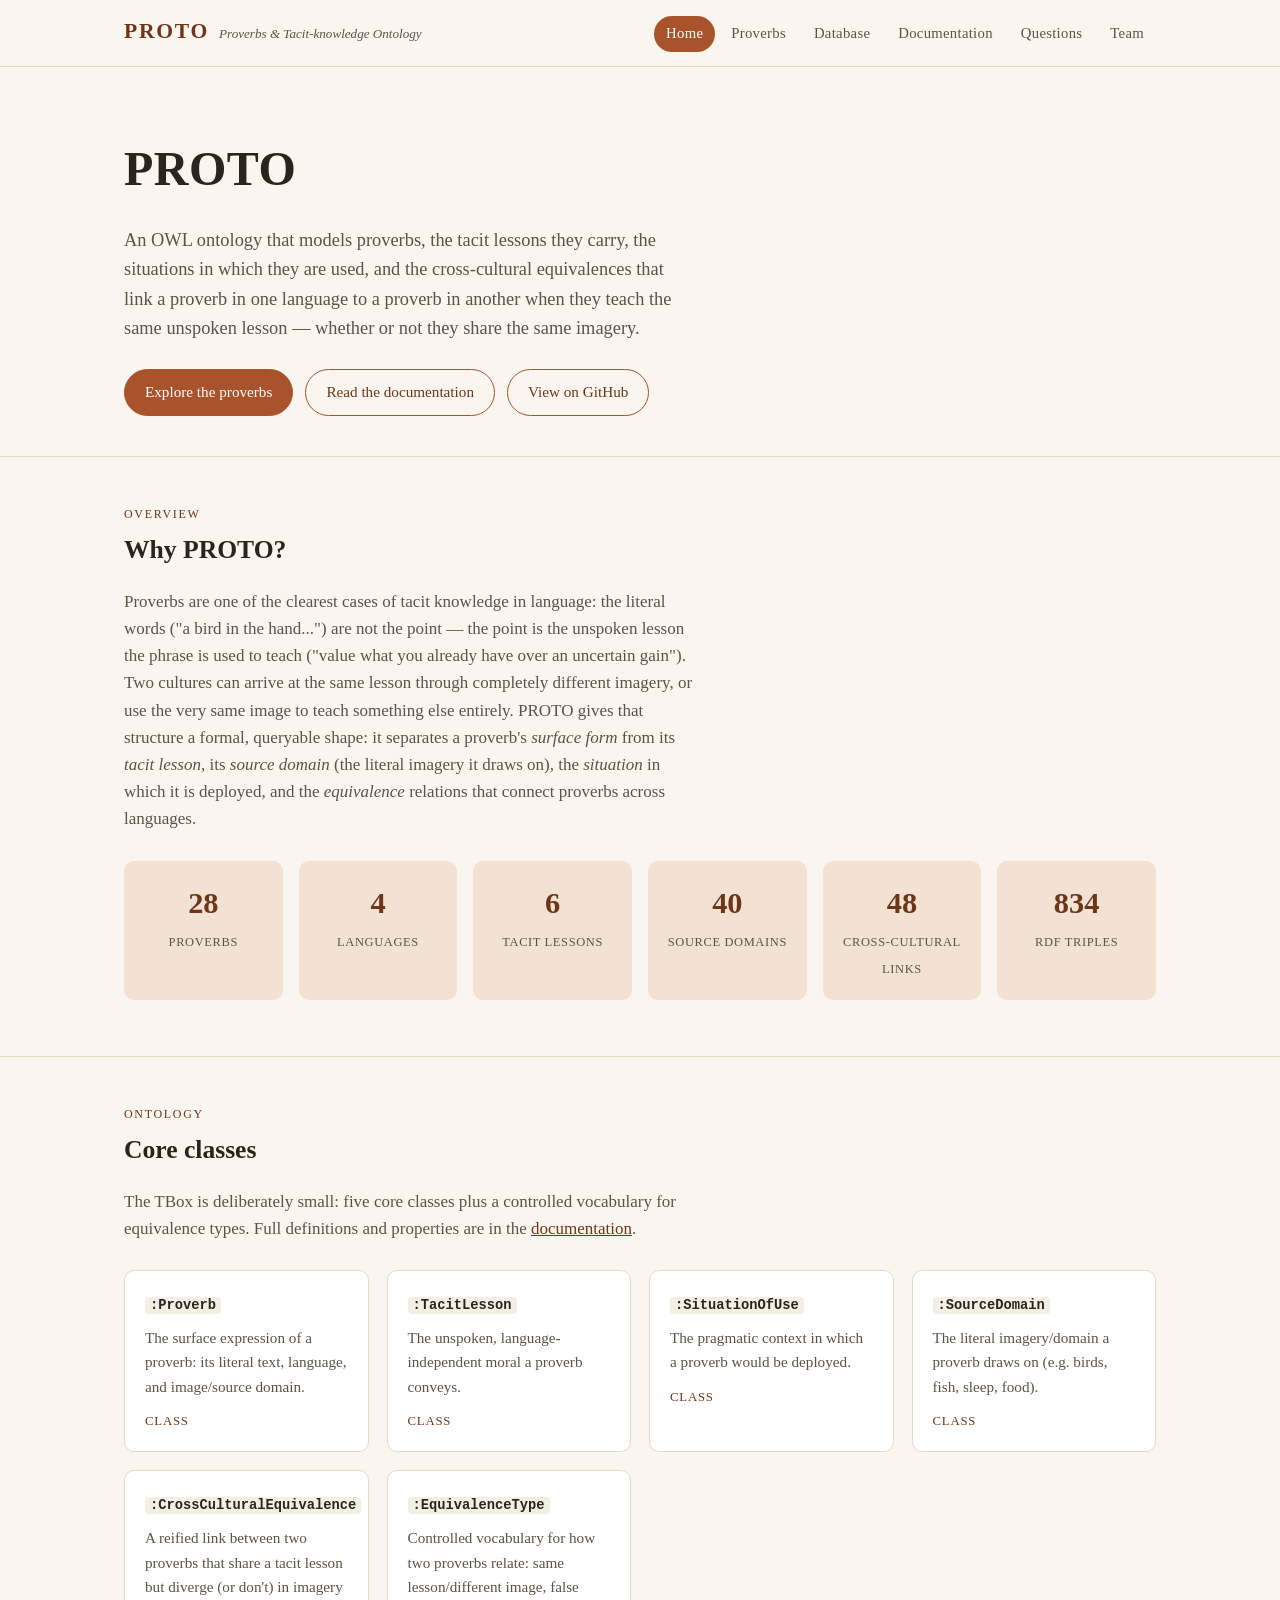
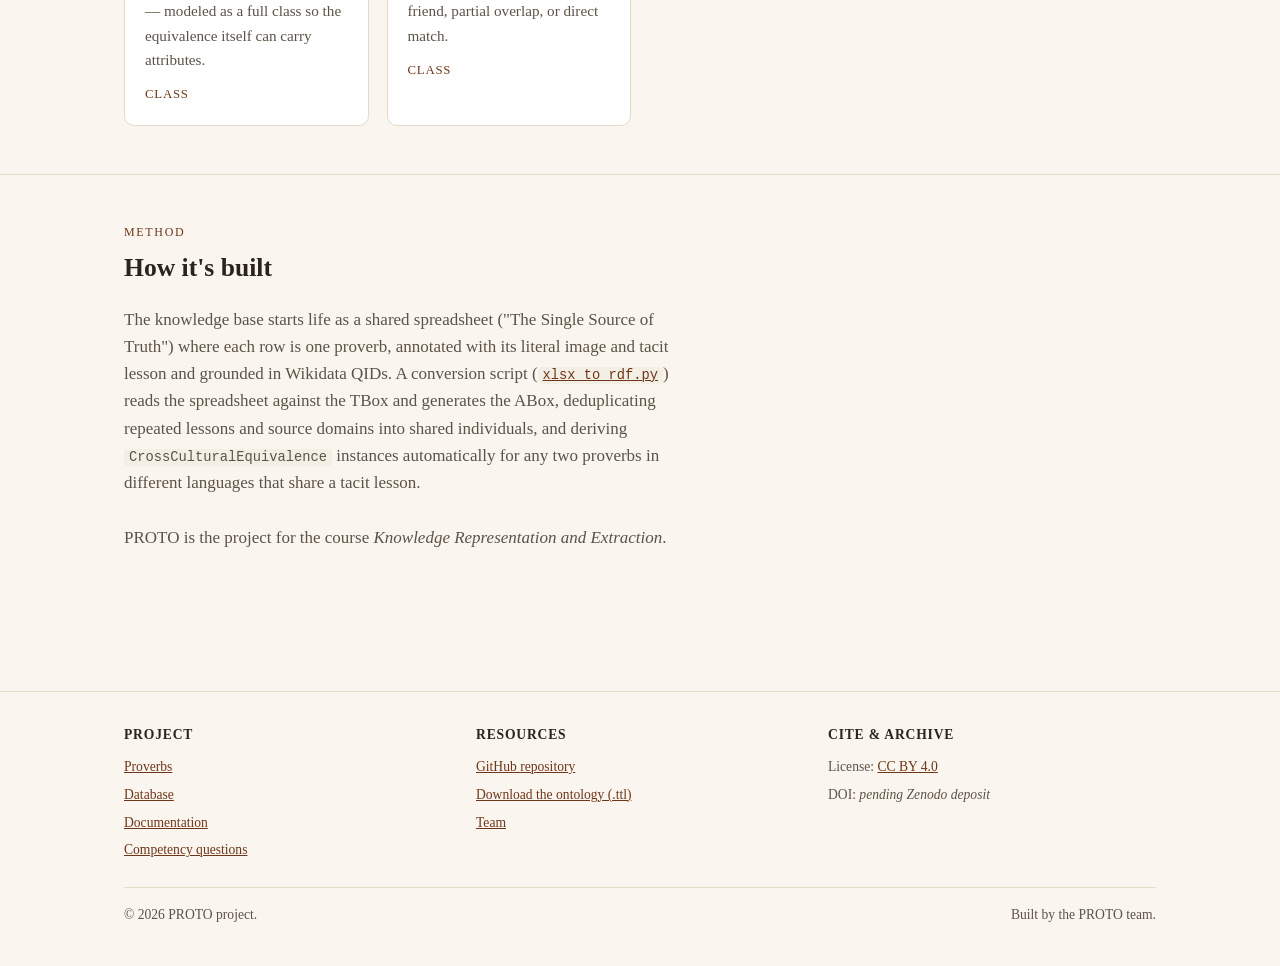
==== docs/index.html @ 0738f1cc "UI for the knowledge project" ====
<!doctype html>
<html lang="en">
<head>
  <meta charset="utf-8">
  <meta name="viewport" content="width=device-width, initial-scale=1, viewport-fit=cover">
  <title>PROTO — Proverbs &amp; Tacit-knowledge Ontology</title>
  <meta name="description" content="PROTO models proverbs across languages, the unspoken lessons they carry, the situations they're used in, and cross-cultural equivalences between them.">
  <link rel="stylesheet" href="assets/css/style.css">
</head>
<body>

  <header class="site-header">
    <div class="nav-inner">
      <a class="brand" href="index.html">
        <span class="mark">PROTO</span>
        <span class="tagline">Proverbs &amp; Tacit-knowledge Ontology</span>
      </a>
      <nav class="site-nav" aria-label="Main">
        <ul>
          <li><a href="index.html" aria-current="page">Home</a></li>
          <li><a href="proverbs.html">Proverbs</a></li>
          <li><a href="database.html">Database</a></li>
          <li><a href="documentation.html">Documentation</a></li>
          <li><a href="questions.html">Questions</a></li>
          <li><a href="team.html">Team</a></li>
        </ul>
      </nav>
    </div>
  </header>

  <main>
    <section class="hero">
      <div class="wrap">
        <h1>PROTO</h1>
        <p class="lede">
          An OWL ontology that models proverbs, the tacit lessons they carry, the situations
          in which they are used, and the cross-cultural equivalences that link a proverb in
          one language to a proverb in another when they teach the same unspoken lesson —
          whether or not they share the same imagery.
        </p>
        <div class="cta-row">
          <a class="btn solid" href="proverbs.html">Explore the proverbs</a>
          <a class="btn" href="documentation.html">Read the documentation</a>
          <a class="btn" href="https://github.com/callmesevda/KR-Project" target="_blank" rel="noopener">View on GitHub</a>
        </div>
      </div>
    </section>

    <section id="overview">
      <div class="wrap">
        <p class="section-kicker">Overview</p>
        <h2 class="section-title">Why PROTO?</h2>
        <p class="section-intro">
          Proverbs are one of the clearest cases of tacit knowledge in language: the literal
          words ("a bird in the hand...") are not the point — the point is the unspoken lesson
          the phrase is used to teach ("value what you already have over an uncertain gain").
          Two cultures can arrive at the same lesson through completely different imagery, or
          use the very same image to teach something else entirely. PROTO gives that structure
          a formal, queryable shape: it separates a proverb's <em>surface form</em> from its
          <em>tacit lesson</em>, its <em>source domain</em> (the literal imagery it draws on),
          the <em>situation</em> in which it is deployed, and the <em>equivalence</em> relations
          that connect proverbs across languages.
        </p>

        <div class="stat-row">
          <div class="stat"><span class="num">28</span><span class="label">Proverbs</span></div>
          <div class="stat"><span class="num">4</span><span class="label">Languages</span></div>
          <div class="stat"><span class="num">6</span><span class="label">Tacit lessons</span></div>
          <div class="stat"><span class="num">40</span><span class="label">Source domains</span></div>
          <div class="stat"><span class="num">48</span><span class="label">Cross-cultural links</span></div>
          <div class="stat"><span class="num">834</span><span class="label">RDF triples</span></div>
        </div>
      </div>
    </section>

    <section id="classes">
      <div class="wrap">
        <p class="section-kicker">Ontology</p>
        <h2 class="section-title">Core classes</h2>
        <p class="section-intro">
          The TBox is deliberately small: five core classes plus a controlled vocabulary for
          equivalence types. Full definitions and properties are in the
          <a href="documentation.html">documentation</a>.
        </p>
        <div class="grid">
          <div class="card">
            <h3><code>:Proverb</code></h3>
            <p>The surface expression of a proverb: its literal text, language, and image/source domain.</p>
            <div class="meta">Class</div>
          </div>
          <div class="card">
            <h3><code>:TacitLesson</code></h3>
            <p>The unspoken, language-independent moral a proverb conveys.</p>
            <div class="meta">Class</div>
          </div>
          <div class="card">
            <h3><code>:SituationOfUse</code></h3>
            <p>The pragmatic context in which a proverb would be deployed.</p>
            <div class="meta">Class</div>
          </div>
          <div class="card">
            <h3><code>:SourceDomain</code></h3>
            <p>The literal imagery/domain a proverb draws on (e.g. birds, fish, sleep, food).</p>
            <div class="meta">Class</div>
          </div>
          <div class="card">
            <h3><code>:CrossCulturalEquivalence</code></h3>
            <p>A reified link between two proverbs that share a tacit lesson but diverge (or don't) in imagery — modeled as a full class so the equivalence itself can carry attributes.</p>
            <div class="meta">Class</div>
          </div>
          <div class="card">
            <h3><code>:EquivalenceType</code></h3>
            <p>Controlled vocabulary for how two proverbs relate: same lesson/different image, false friend, partial overlap, or direct match.</p>
            <div class="meta">Class</div>
          </div>
        </div>
      </div>
    </section>

    <section id="pipeline">
      <div class="wrap">
        <p class="section-kicker">Method</p>
        <h2 class="section-title">How it's built</h2>
        <p class="section-intro">
          The knowledge base starts life as a shared spreadsheet ("The Single Source of Truth")
          where each row is one proverb, annotated with its literal image and tacit lesson and
          grounded in Wikidata QIDs. A conversion script
          (<a href="https://github.com/callmesevda/KR-Project/blob/main/xlsx_to_rdf.py" target="_blank" rel="noopener"><code>xlsx_to_rdf.py</code></a>)
          reads the spreadsheet against the TBox and generates the ABox, deduplicating
          repeated lessons and source domains into shared individuals, and deriving
          <code>CrossCulturalEquivalence</code> instances automatically for any two proverbs in
          different languages that share a tacit lesson.
        </p>
        <p class="section-intro">
          PROTO is the project for the course <em>Knowledge Representation and Extraction</em>.
        </p>
      </div>
    </section>
  </main>

  <footer class="site-footer">
    <div class="wrap">
      <div class="footer-cols">
        <div>
          <h4>Project</h4>
          <ul>
            <li><a href="proverbs.html">Proverbs</a></li>
            <li><a href="database.html">Database</a></li>
            <li><a href="documentation.html">Documentation</a></li>
            <li><a href="questions.html">Competency questions</a></li>
          </ul>
        </div>
        <div>
          <h4>Resources</h4>
          <ul>
            <li><a href="https://github.com/callmesevda/KR-Project" target="_blank" rel="noopener">GitHub repository</a></li>
            <li><a href="database.html#downloads">Download the ontology (.ttl)</a></li>
            <li><a href="team.html">Team</a></li>
          </ul>
        </div>
        <div>
          <h4>Cite &amp; archive</h4>
          <ul>
            <li>License: <a href="https://creativecommons.org/licenses/by/4.0/" target="_blank" rel="noopener">CC BY 4.0</a></li>
            <li>DOI: <em>pending Zenodo deposit</em></li>
          </ul>
        </div>
      </div>
      <div class="footer-bottom">
        <span>© 2026 PROTO project.</span>
        <span>Built by the PROTO team.</span>
      </div>
    </div>
  </footer>

</body>
</html>
---- docs/assets/css/style.css ----
/* ==========================================================================
   PROTO — Proverbs & Tacit-knowledge Ontology
   Shared stylesheet for the project website
   ========================================================================== */

:root {
  --ink: #2b241c;
  --ink-soft: #5c5347;
  --paper: #faf6ef;
  --paper-raised: #ffffff;
  --line: #e4dbc9;
  --accent: #a8532c;
  --accent-soft: #f1e2d3;
  --accent-ink: #6e3618;
  --code-bg: #f4efe4;
  --radius: 10px;
  --max-width: 1080px;
  color-scheme: light;
}

@media (prefers-color-scheme: dark) {
  :root:not([data-theme="light"]) {
    --ink: #ece5d8;
    --ink-soft: #b9ad99;
    --paper: #1b1712;
    --paper-raised: #241f18;
    --line: #3a3226;
    --accent: #e08a5b;
    --accent-soft: #3a2a1c;
    --accent-ink: #f1b98d;
    --code-bg: #211c15;
    color-scheme: dark;
  }
}

:root[data-theme="dark"] {
  --ink: #ece5d8;
  --ink-soft: #b9ad99;
  --paper: #1b1712;
  --paper-raised: #241f18;
  --line: #3a3226;
  --accent: #e08a5b;
  --accent-soft: #3a2a1c;
  --accent-ink: #f1b98d;
  --code-bg: #211c15;
  color-scheme: dark;
}

* { box-sizing: border-box; }

html {
  padding-top: env(safe-area-inset-top, 0px);
  padding-bottom: env(safe-area-inset-bottom, 0px);
}

body {
  margin: 0;
  background: var(--paper);
  color: var(--ink);
  font-family: "Iowan Old Style", "Palatino Linotype", Georgia, "Source Serif Pro", serif;
  line-height: 1.6;
  font-size: 17px;
}

img { max-width: 100%; }
[hidden] { display: none !important; }

a { color: var(--accent-ink); text-decoration-thickness: 1px; }
a:hover { color: var(--accent); }

.wrap {
  max-width: var(--max-width);
  margin: 0 auto;
  padding: 0 24px;
}

/* ---- Header / nav ---- */
header.site-header {
  position: sticky;
  top: env(safe-area-inset-top, 0px);
  z-index: 20;
  background: var(--paper);
  border-bottom: 1px solid var(--line);
}

.nav-inner {
  max-width: var(--max-width);
  margin: 0 auto;
  padding: 14px 24px;
  display: flex;
  align-items: baseline;
  justify-content: space-between;
  gap: 16px;
  flex-wrap: wrap;
}

.brand {
  display: flex;
  align-items: baseline;
  gap: 10px;
  text-decoration: none;
  color: var(--ink);
}
.brand .mark {
  font-family: "Trajan Pro", "Cinzel", Georgia, serif;
  font-weight: 700;
  letter-spacing: 0.08em;
  font-size: 1.35rem;
  color: var(--accent-ink);
}
.brand .tagline {
  font-size: 0.82rem;
  color: var(--ink-soft);
  font-style: italic;
}

nav.site-nav ul {
  list-style: none;
  display: flex;
  gap: 4px;
  margin: 0;
  padding: 0;
  flex-wrap: wrap;
}
nav.site-nav a {
  display: inline-block;
  padding: 6px 12px;
  border-radius: 999px;
  text-decoration: none;
  color: var(--ink-soft);
  font-size: 0.92rem;
  letter-spacing: 0.02em;
}
nav.site-nav a:hover { background: var(--accent-soft); color: var(--accent-ink); }
nav.site-nav a[aria-current="page"] {
  background: var(--accent);
  color: #fff;
}

/* ---- Hero ---- */
.hero {
  padding: 64px 0 40px;
  border-bottom: 1px solid var(--line);
}
.hero h1 {
  font-size: clamp(2rem, 5vw, 3rem);
  margin: 0 0 12px;
  letter-spacing: 0.01em;
}
.hero .lede {
  font-size: 1.15rem;
  color: var(--ink-soft);
  max-width: 62ch;
}
.hero .cta-row {
  margin-top: 26px;
  display: flex;
  gap: 12px;
  flex-wrap: wrap;
}

.btn {
  display: inline-block;
  padding: 10px 20px;
  border-radius: 999px;
  border: 1px solid var(--accent);
  color: var(--accent-ink);
  text-decoration: none;
  font-size: 0.95rem;
  background: transparent;
}
.btn.solid {
  background: var(--accent);
  color: #fff;
  border-color: var(--accent);
}
.btn:hover { opacity: 0.85; }

/* ---- Sections ---- */
main { padding-bottom: 64px; }
section { padding: 48px 0; border-bottom: 1px solid var(--line); }
section:last-of-type { border-bottom: none; }

h2.section-title {
  font-size: 1.6rem;
  margin: 0 0 8px;
}
.section-kicker {
  text-transform: uppercase;
  letter-spacing: 0.14em;
  font-size: 0.75rem;
  color: var(--accent-ink);
  margin: 0 0 6px;
}
.section-intro {
  color: var(--ink-soft);
  max-width: 68ch;
  margin-bottom: 28px;
}

/* ---- Cards / grid ---- */
.grid {
  display: grid;
  grid-template-columns: repeat(auto-fill, minmax(240px, 1fr));
  gap: 18px;
}
.card {
  background: var(--paper-raised);
  border: 1px solid var(--line);
  border-radius: var(--radius);
  padding: 20px;
}
.card h3 { margin: 0 0 8px; font-size: 1.05rem; }
.card p { margin: 0; color: var(--ink-soft); font-size: 0.95rem; }
.card .meta {
  margin-top: 12px;
  font-size: 0.8rem;
  color: var(--accent-ink);
  text-transform: uppercase;
  letter-spacing: 0.06em;
}

/* ---- Stat row ---- */
.stat-row {
  display: grid;
  grid-template-columns: repeat(auto-fit, minmax(140px, 1fr));
  gap: 16px;
  margin: 24px 0 8px;
}
.stat {
  text-align: center;
  padding: 18px 8px;
  background: var(--accent-soft);
  border-radius: var(--radius);
}
.stat .num {
  font-size: 1.9rem;
  font-weight: 700;
  color: var(--accent-ink);
  display: block;
}
.stat .label {
  font-size: 0.78rem;
  color: var(--ink-soft);
  text-transform: uppercase;
  letter-spacing: 0.05em;
}

/* ---- Tables ---- */
.table-scroll { overflow-x: auto; }
table.data-table {
  width: 100%;
  border-collapse: collapse;
  font-size: 0.92rem;
  min-width: 720px;
}
table.data-table th, table.data-table td {
  text-align: left;
  padding: 10px 12px;
  border-bottom: 1px solid var(--line);
  vertical-align: top;
}
table.data-table th {
  background: var(--accent-soft);
  color: var(--accent-ink);
  position: sticky;
  top: 0;
  font-weight: 600;
}
table.data-table tr:hover td { background: var(--accent-soft); }
.tag {
  display: inline-block;
  padding: 2px 9px;
  border-radius: 999px;
  background: var(--accent-soft);
  color: var(--accent-ink);
  font-size: 0.75rem;
}

/* ---- Filter bar (proverbs page) ---- */
.filter-bar {
  display: flex;
  gap: 10px;
  flex-wrap: wrap;
  margin-bottom: 20px;
}
.filter-bar input, .filter-bar select {
  font-family: inherit;
  font-size: 0.9rem;
  padding: 8px 12px;
  border-radius: 8px;
  border: 1px solid var(--line);
  background: var(--paper-raised);
  color: var(--ink);
}
.filter-bar input { flex: 1; min-width: 180px; }

/* ---- Code / turtle blocks ---- */
pre, code {
  font-family: "SF Mono", Menlo, Consolas, monospace;
  font-size: 0.86rem;
}
pre {
  background: var(--code-bg);
  border: 1px solid var(--line);
  border-radius: var(--radius);
  padding: 16px;
  overflow-x: auto;
}
code { background: var(--code-bg); padding: 1px 5px; border-radius: 4px; }
pre code { background: none; padding: 0; }

/* ---- Details / summary (collapsible SPARQL, etc.) ---- */
details {
  border: 1px solid var(--line);
  border-radius: var(--radius);
  background: var(--paper-raised);
  padding: 4px 16px;
}
details[open] { padding-bottom: 14px; }
details summary {
  cursor: pointer;
  padding: 10px 0;
  font-size: 0.88rem;
  color: var(--accent-ink);
  font-weight: 600;
}
details pre { margin-top: 4px; }

/* ---- Notice / pending banner ---- */
.notice {
  border: 1px dashed var(--accent);
  background: var(--accent-soft);
  border-radius: var(--radius);
  padding: 14px 18px;
  font-size: 0.9rem;
  color: var(--accent-ink);
  margin: 16px 0;
}
.notice strong { color: var(--ink); }

/* ---- Team ---- */
.team-grid {
  display: grid;
  grid-template-columns: repeat(auto-fill, minmax(220px, 1fr));
  gap: 20px;
}
.team-card {
  text-align: center;
  padding: 24px 16px;
  background: var(--paper-raised);
  border: 1px solid var(--line);
  border-radius: var(--radius);
}
.avatar {
  width: 72px;
  height: 72px;
  border-radius: 50%;
  margin: 0 auto 14px;
  display: flex;
  align-items: center;
  justify-content: center;
  background: var(--accent-soft);
  color: var(--accent-ink);
  font-weight: 700;
  font-size: 1.3rem;
  border: 1px solid var(--line);
}
.team-card h3 { margin: 0 0 4px; }
.team-card .role { color: var(--accent-ink); font-size: 0.85rem; margin-bottom: 8px; }
.team-card p { color: var(--ink-soft); font-size: 0.9rem; }

/* ---- Footer ---- */
footer.site-footer {
  border-top: 1px solid var(--line);
  padding: 32px 0 40px;
  padding-bottom: calc(40px + env(safe-area-inset-bottom, 0px));
  color: var(--ink-soft);
  font-size: 0.85rem;
}
.footer-cols {
  display: grid;
  grid-template-columns: repeat(auto-fit, minmax(180px, 1fr));
  gap: 24px;
  margin-bottom: 20px;
}
.footer-cols h4 {
  margin: 0 0 10px;
  color: var(--ink);
  font-size: 0.85rem;
  text-transform: uppercase;
  letter-spacing: 0.06em;
}
.footer-cols ul { list-style: none; margin: 0; padding: 0; }
.footer-cols li { margin-bottom: 6px; }
.footer-bottom {
  border-top: 1px solid var(--line);
  padding-top: 16px;
  display: flex;
  justify-content: space-between;
  flex-wrap: wrap;
  gap: 10px;
}

@media (max-width: 640px) {
  .nav-inner { flex-direction: column; align-items: flex-start; }
  .hero { padding: 44px 0 28px; }
}
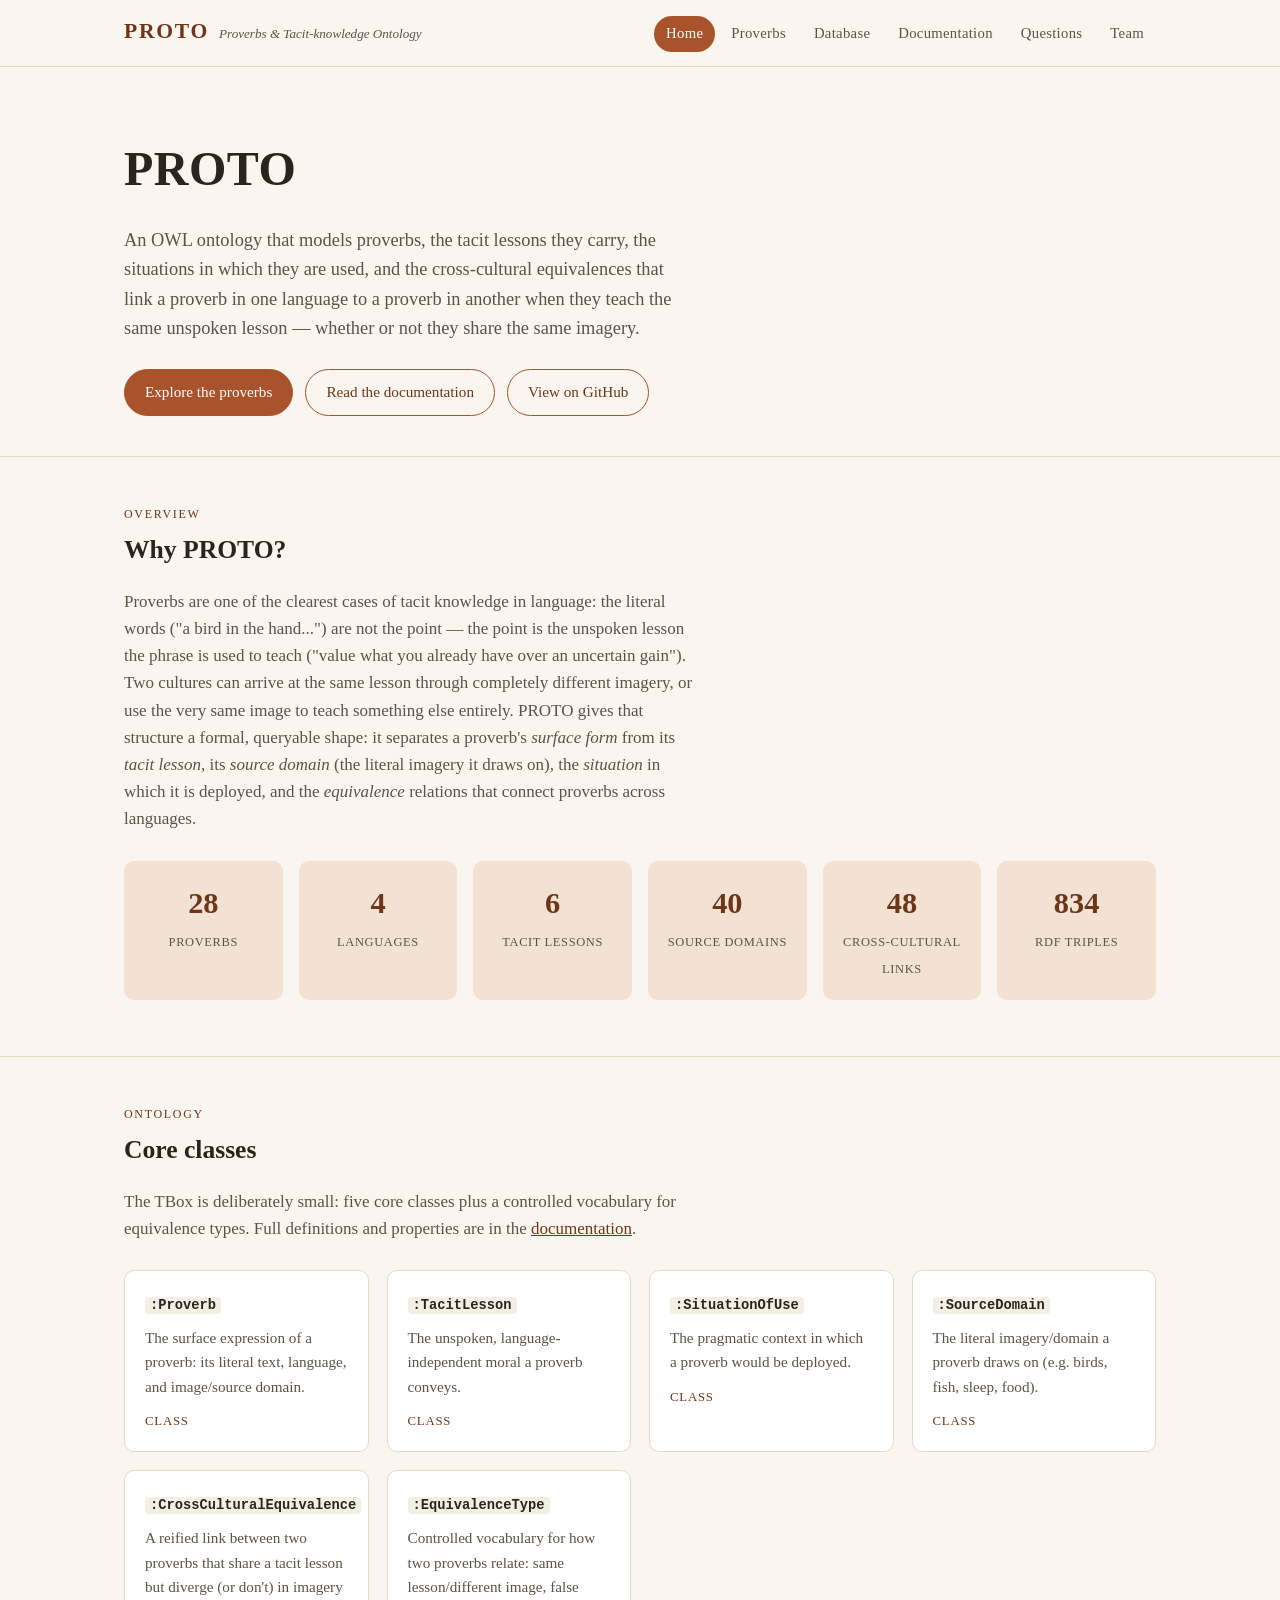
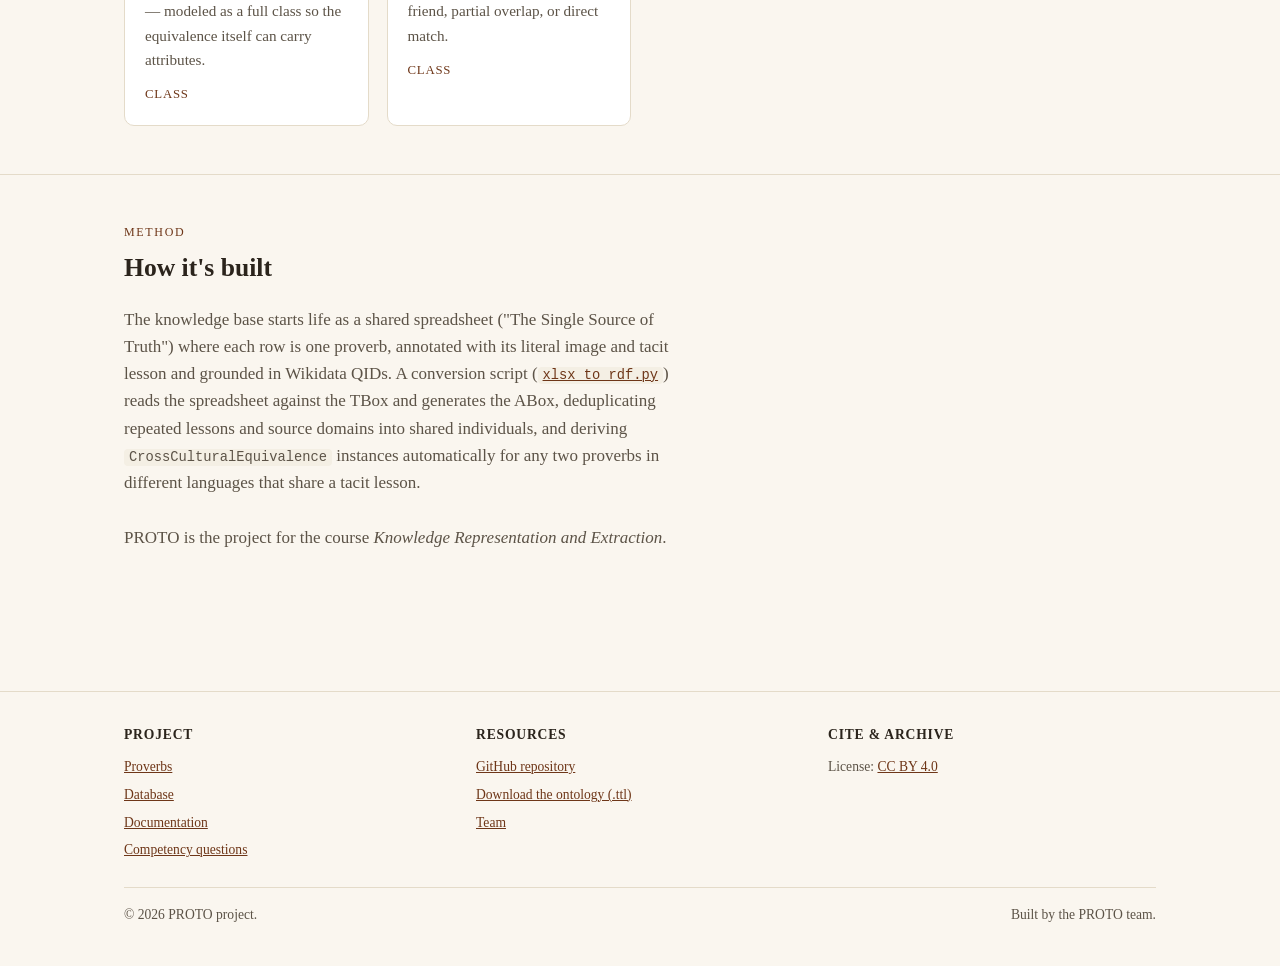
==== commit 812d17cd: "deleted useless files and made some corrections" ====
--- a/docs/index.html
+++ b/docs/index.html
@@ -162,7 +162,6 @@
           <h4>Cite &amp; archive</h4>
           <ul>
             <li>License: <a href="https://creativecommons.org/licenses/by/4.0/" target="_blank" rel="noopener">CC BY 4.0</a></li>
-            <li>DOI: <em>pending Zenodo deposit</em></li>
           </ul>
         </div>
       </div>
--- a/docs/assets/css/style.css
+++ b/docs/assets/css/style.css
@@ -1,8 +1,3 @@
-/* ==========================================================================
-   PROTO — Proverbs & Tacit-knowledge Ontology
-   Shared stylesheet for the project website
-   ========================================================================== */
-
 :root {
   --ink: #2b241c;
   --ink-soft: #5c5347;
@@ -74,7 +69,6 @@
   padding: 0 24px;
 }
 
-/* ---- Header / nav ---- */
 header.site-header {
   position: sticky;
   top: env(safe-area-inset-top, 0px);
@@ -137,7 +131,6 @@
   color: #fff;
 }
 
-/* ---- Hero ---- */
 .hero {
   padding: 64px 0 40px;
   border-bottom: 1px solid var(--line);
@@ -176,7 +169,6 @@
 }
 .btn:hover { opacity: 0.85; }
 
-/* ---- Sections ---- */
 main { padding-bottom: 64px; }
 section { padding: 48px 0; border-bottom: 1px solid var(--line); }
 section:last-of-type { border-bottom: none; }
@@ -198,7 +190,6 @@
   margin-bottom: 28px;
 }
 
-/* ---- Cards / grid ---- */
 .grid {
   display: grid;
   grid-template-columns: repeat(auto-fill, minmax(240px, 1fr));
@@ -220,7 +211,6 @@
   letter-spacing: 0.06em;
 }
 
-/* ---- Stat row ---- */
 .stat-row {
   display: grid;
   grid-template-columns: repeat(auto-fit, minmax(140px, 1fr));
@@ -246,7 +236,6 @@
   letter-spacing: 0.05em;
 }
 
-/* ---- Tables ---- */
 .table-scroll { overflow-x: auto; }
 table.data-table {
   width: 100%;
@@ -277,7 +266,6 @@
   font-size: 0.75rem;
 }
 
-/* ---- Filter bar (proverbs page) ---- */
 .filter-bar {
   display: flex;
   gap: 10px;
@@ -295,7 +283,6 @@
 }
 .filter-bar input { flex: 1; min-width: 180px; }
 
-/* ---- Code / turtle blocks ---- */
 pre, code {
   font-family: "SF Mono", Menlo, Consolas, monospace;
   font-size: 0.86rem;
@@ -310,7 +297,6 @@
 code { background: var(--code-bg); padding: 1px 5px; border-radius: 4px; }
 pre code { background: none; padding: 0; }
 
-/* ---- Details / summary (collapsible SPARQL, etc.) ---- */
 details {
   border: 1px solid var(--line);
   border-radius: var(--radius);
@@ -327,7 +313,6 @@
 }
 details pre { margin-top: 4px; }
 
-/* ---- Notice / pending banner ---- */
 .notice {
   border: 1px dashed var(--accent);
   background: var(--accent-soft);
@@ -339,7 +324,6 @@
 }
 .notice strong { color: var(--ink); }
 
-/* ---- Team ---- */
 .team-grid {
   display: grid;
   grid-template-columns: repeat(auto-fill, minmax(220px, 1fr));
@@ -370,7 +354,6 @@
 .team-card .role { color: var(--accent-ink); font-size: 0.85rem; margin-bottom: 8px; }
 .team-card p { color: var(--ink-soft); font-size: 0.9rem; }
 
-/* ---- Footer ---- */
 footer.site-footer {
   border-top: 1px solid var(--line);
   padding: 32px 0 40px;
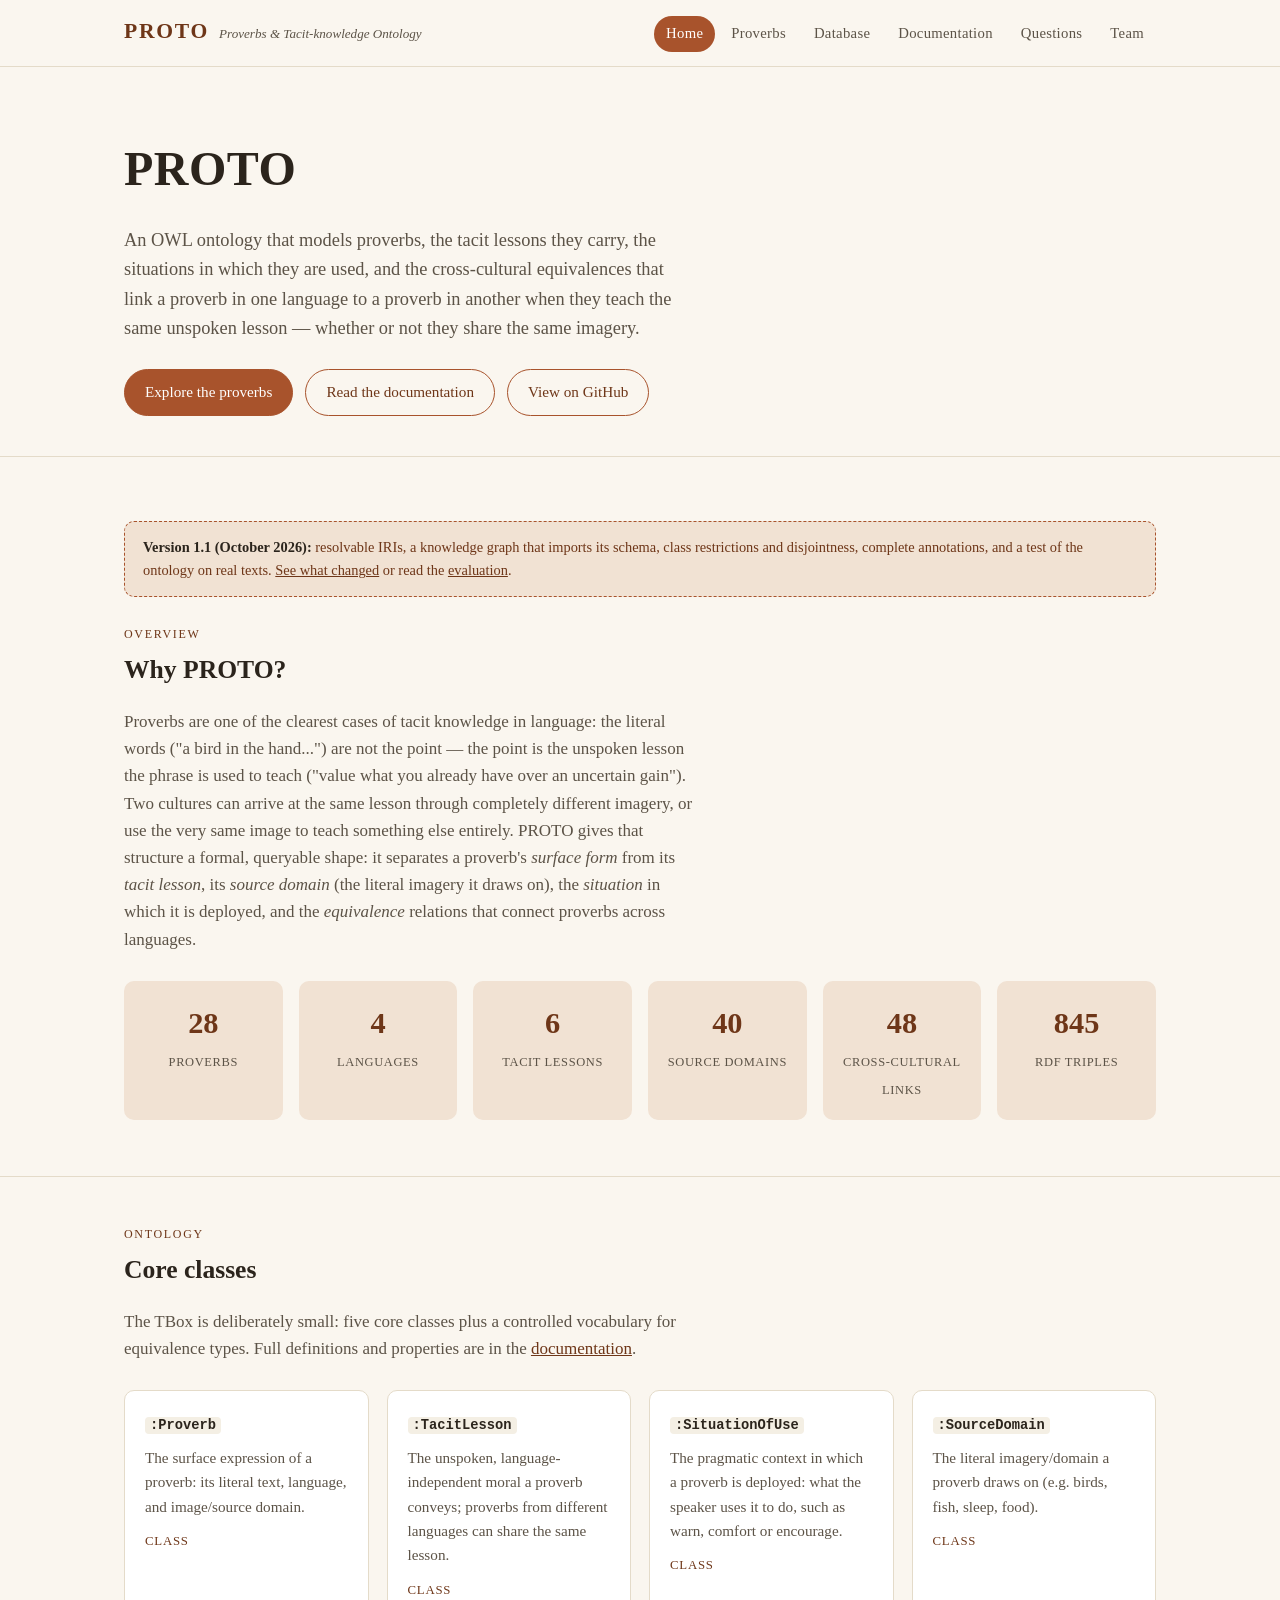
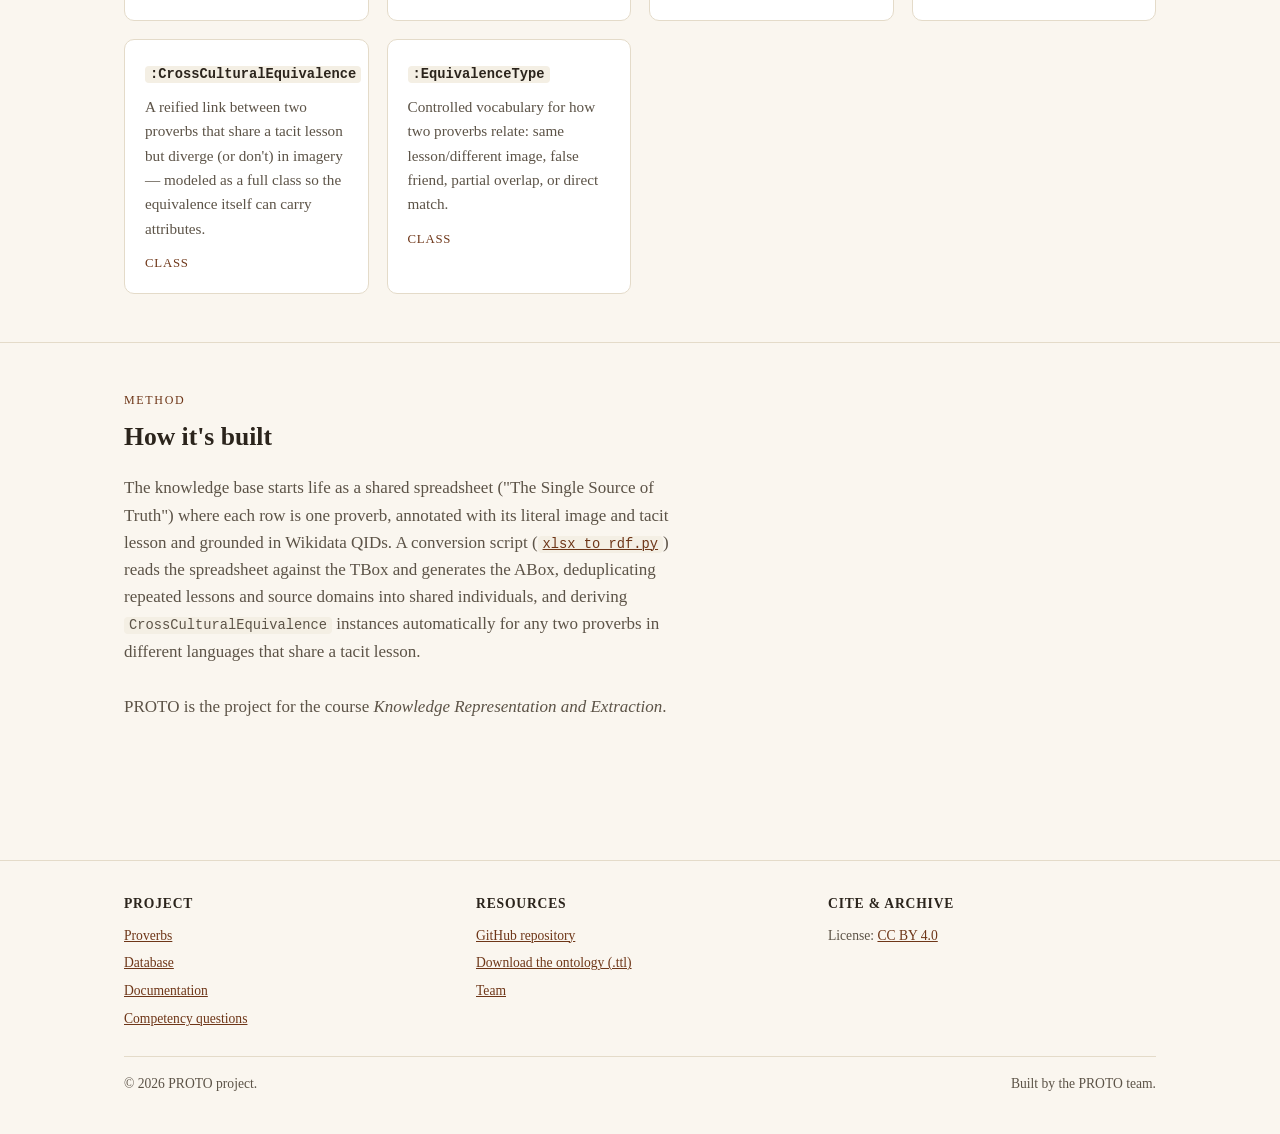
==== commit 49f6b990: "claudia's implementations pt 2" ====
--- a/docs/index.html
+++ b/docs/index.html
@@ -48,6 +48,13 @@
 
     <section id="overview">
       <div class="wrap">
+        <div class="notice" style="margin-bottom:28px;">
+          <strong>Version 1.1 (October 2026):</strong> resolvable IRIs, a knowledge graph that
+          imports its schema, class restrictions and disjointness, complete annotations, and
+          a test of the ontology on real texts.
+          <a href="database.html#v11">See what changed</a> or read the
+          <a href="questions.html#evaluation">evaluation</a>.
+        </div>
         <p class="section-kicker">Overview</p>
         <h2 class="section-title">Why PROTO?</h2>
         <p class="section-intro">
@@ -68,7 +75,7 @@
           <div class="stat"><span class="num">6</span><span class="label">Tacit lessons</span></div>
           <div class="stat"><span class="num">40</span><span class="label">Source domains</span></div>
           <div class="stat"><span class="num">48</span><span class="label">Cross-cultural links</span></div>
-          <div class="stat"><span class="num">834</span><span class="label">RDF triples</span></div>
+          <div class="stat"><span class="num">845</span><span class="label">RDF triples</span></div>
         </div>
       </div>
     </section>
@@ -90,12 +97,12 @@
           </div>
           <div class="card">
             <h3><code>:TacitLesson</code></h3>
-            <p>The unspoken, language-independent moral a proverb conveys.</p>
+            <p>The unspoken, language-independent moral a proverb conveys; proverbs from different languages can share the same lesson.</p>
             <div class="meta">Class</div>
           </div>
           <div class="card">
             <h3><code>:SituationOfUse</code></h3>
-            <p>The pragmatic context in which a proverb would be deployed.</p>
+            <p>The pragmatic context in which a proverb is deployed: what the speaker uses it to do, such as warn, comfort or encourage.</p>
             <div class="meta">Class</div>
           </div>
           <div class="card">
